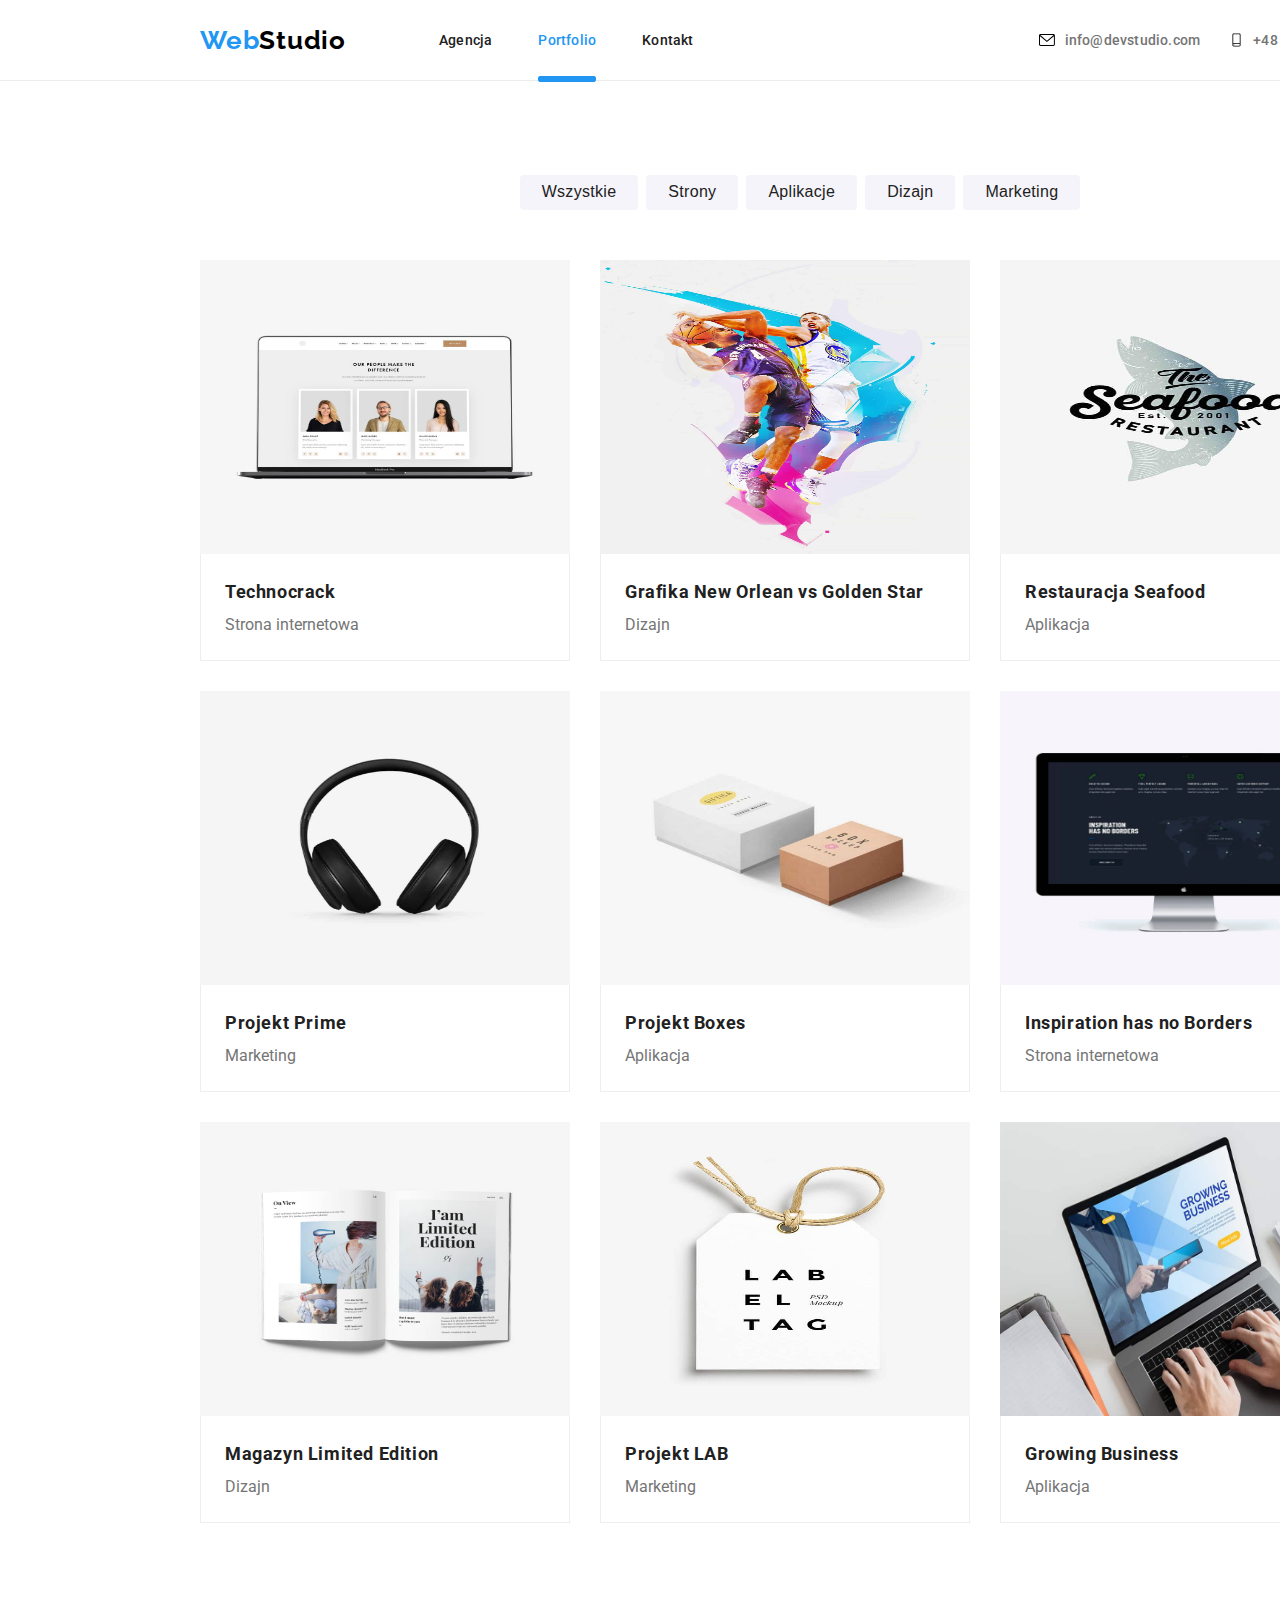
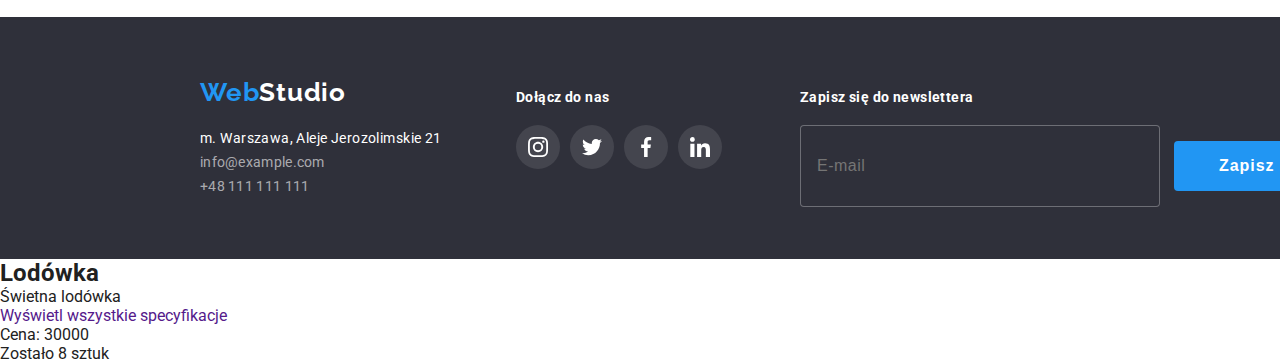
==== portfolio.html @ 26d39c0e "Add new repo" ====
<!DOCTYPE html>
<html lang="en">
  <head>
    <meta charset="UTF-8" />
    <meta http-equiv="X-UA-Compatible" content="IE=edge" />
    <meta name="viewport" content="width=device-width, initial-scale=1.0" />
    <link rel="preconnect" href="https://fonts.googleapis.com" />
    <link rel="preconnect" href="https://fonts.gstatic.com" crossorigin />
    <link
      href="https://fonts.googleapis.com/css2?family=Raleway:wght@700&family=Roboto:wght@400;500;700;900&display=swap"
      rel="stylesheet"
    />
    <link
      rel="stylesheet"
      href="https://cdnjs.cloudflare.com/ajax/libs/modern-normalize/1.1.0/modern-normalize.min.css"
      integrity="sha512-wpPYUAdjBVSE4KJnH1VR1HeZfpl1ub8YT/NKx4PuQ5NmX2tKuGu6U/JRp5y+Y8XG2tV+wKQpNHVUX03MfMFn9Q=="
      crossorigin="anonymous"
      referrerpolicy="no-referrer"
    />
    <link rel="stylesheet" href="css/style.css" />
    <title>Document</title>
  </head>
  <body>
    <header>
      <div class="container">
        <div class="header">
          <a class="link logo" href="/goit-markup-hw-06/"
            ><span class="logo-first">Web</span>
            <span class="logo-secondary">Studio</span></a
          >
          <nav class="navigation">
            <ul class="header1">
              <li class="agencja">
                <a class="link" href="/goit-markup-hw-06/index.html">Agencja</a>
              </li>
              <li class="portfolio">
                <div class="now">
                  <a class="link now-1" href="/goit-markup-hw-06/portfolio.html"
                    >Portfolio</a
                  >
                </div>
              </li>
              <li class="kontakt"><a class="link" href="#">Kontakt</a></li>
            </ul>
          </nav>
          <ul class="contact-nav header2">
            <li class="mail">
              <a class="link-addres icon-mail" href="mailto:info@devstudio.com"
                ><svg width="16px" height="12px">
                  <use href="images/icons.svg#icon-envelope-1"></use>
                </svg>
                info@devstudio.com</a
              >
            </li>
            <li>
              <a class="link-addres icon-mail" href="tel:+48111111111">
                <svg width="13px" height="16px">
                  <use href="images/icons.svg#icon-smartphone"></use>
                </svg>
                +48 111 111 111</a
              >
            </li>
          </ul>
        </div>
      </div>
    </header>
    <main>
      <section class="section">
        <div class="container">
          <ul class="buttons">
            <li class="all">
              <button class="button" type="button">Wszystkie</button>
            </li>
            <li class="all">
              <button class="button" type="button">Strony</button>
            </li>
            <li class="all">
              <button class="button" type="button">Aplikacje</button>
            </li>
            <li class="all">
              <button class="button" type="button">Dizajn</button>
            </li>
            <li><button class="button" type="button">Marketing</button></li>
          </ul>
          <ul class="product-list">
            <li>
              <div class="product-img">
                <div class="product-bgn">
                  <img
                    src="images/img-p1.jpg"
                    alt="Zdjęcie ekranu laptopa z trzema członkami zespołu"
                    width="370"
                    height="294"
                  />
                  <p class="product-description">
                    Technocrack jest popularną platformą wykorzystywaną do
                    rozpowszechniania koronawirusa. Firmy wykorzystują tę
                    platformę do celów szpiegowskich i ataków na
                    niezabezpieczone serwery konkurencji
                  </p>
                </div>
                <div class="project">
                  <h3 class="definition-project">Technocrack</h3>
                  <p class="description-project">Strona internetowa</p>
                </div>
              </div>
            </li>
            <li>
              <div class="product-img">
                <div class="product-bgn">
                  <img
                    src="images/img-p2.jpg"
                    alt="Dwóch koszykarzy podczas akcji jeden z new orleans drugi z golden stars"
                    width="370"
                    height="294"
                  />
                  <p class="product-description">
                    Technocrack jest popularną platformą wykorzystywaną do
                    rozpowszechniania koronawirusa. Firmy wykorzystują tę
                    platformę do celów szpiegowskich i ataków na
                    niezabezpieczone serwery konkurencji
                  </p>
                </div>
                <div class="project">
                  <h3 class="definition-project">
                    Grafika New Orlean vs Golden Star
                  </h3>
                  <p class="description-project">Dizajn</p>
                </div>
              </div>
            </li>
            <li>
              <div class="product-img">
                <div class="product-bgn">
                  <img
                    src="images/img-p3.jpg"
                    alt="Logo restauracji Seafood"
                    width="370"
                    height="294"
                  />
                  <p class="product-description">
                    Technocrack jest popularną platformą wykorzystywaną do
                    rozpowszechniania koronawirusa. Firmy wykorzystują tę
                    platformę do celów szpiegowskich i ataków na
                    niezabezpieczone serwery konkurencji
                  </p>
                </div>
                <div class="project">
                  <h3 class="definition-project">Restauracja Seafood</h3>
                  <p class="description-project">Aplikacja</p>
                </div>
              </div>
            </li>
            <li>
              <div class="product-img">
                <div class="product-bgn">
                  <img
                    src="images/img-p4.jpg"
                    alt="zdjęcie czarnych słuchawek nausznych"
                    width="370"
                    height="294"
                  />
                  <p class="product-description">
                    Technocrack jest popularną platformą wykorzystywaną do
                    rozpowszechniania koronawirusa. Firmy wykorzystują tę
                    platformę do celów szpiegowskich i ataków na
                    niezabezpieczone serwery konkurencji
                  </p>
                </div>
                <div class="project">
                  <h3 class="definition-project">Projekt Prime</h3>
                  <p class="description-project">Marketing</p>
                </div>
              </div>
            </li>
            <li>
              <div class="product-img">
                <div class="product-bgn">
                  <img
                    src="images/img-p5.jpg"
                    alt="Zdjęcie dwóch pudełek jedno większe drugie mniejsze "
                    width="370"
                    height="294"
                  />
                  <p class="product-description">
                    Technocrack jest popularną platformą wykorzystywaną do
                    rozpowszechniania koronawirusa. Firmy wykorzystują tę
                    platformę do celów szpiegowskich i ataków na
                    niezabezpieczone serwery konkurencji
                  </p>
                </div>
                <div class="project">
                  <h3 class="definition-project">Projekt Boxes</h3>
                  <p class="description-project">Aplikacja</p>
                </div>
              </div>
            </li>
            <li>
              <div class="product-img">
                <div class="product-bgn">
                  <img
                    src="images/img-p6.jpg"
                    alt="Zdjęcie monitora z mapą świata"
                    width="370"
                    height="294"
                  />
                  <p class="product-description">
                    Technocrack jest popularną platformą wykorzystywaną do
                    rozpowszechniania koronawirusa. Firmy wykorzystują tę
                    platformę do celów szpiegowskich i ataków na
                    niezabezpieczone serwery konkurencji
                  </p>
                </div>
                <div class="project">
                  <h3 class="definition-project">Inspiration has no Borders</h3>
                  <p class="description-project">Strona internetowa</p>
                </div>
              </div>
            </li>
            <li>
              <div class="product-img">
                <div class="product-bgn">
                  <img
                    src="images/img-p7.jpg"
                    alt="Strona magazynu Limited Edition"
                    width="370"
                    height="294"
                  />
                  <p class="product-description">
                    Technocrack jest popularną platformą wykorzystywaną do
                    rozpowszechniania koronawirusa. Firmy wykorzystują tę
                    platformę do celów szpiegowskich i ataków na
                    niezabezpieczone serwery konkurencji
                  </p>
                </div>
                <div class="project">
                  <h3 class="definition-project">Magazyn Limited Edition</h3>
                  <p class="description-project">Dizajn</p>
                </div>
              </div>
            </li>
            <li>
              <div class="product-img">
                <div class="product-bgn">
                  <img
                    src="images/img-p8.jpg"
                    alt="metka projektu Lab"
                    width="370"
                    height="294"
                  />
                  <p class="product-description">
                    Technocrack jest popularną platformą wykorzystywaną do
                    rozpowszechniania koronawirusa. Firmy wykorzystują tę
                    platformę do celów szpiegowskich i ataków na
                    niezabezpieczone serwery konkurencji
                  </p>
                </div>
                <div class="project">
                  <h3 class="definition-project">Projekt LAB</h3>
                  <p class="description-project">Marketing</p>
                </div>
              </div>
            </li>
            <li>
              <div class="product-img">
                <div class="product-bgn">
                  <img
                    src="images/img-p9.jpg"
                    alt="Osoba pisze na laptopie z napisem Growing Business"
                    width="370"
                    height="294"
                  />
                  <p class="product-description">
                    Technocrack jest popularną platformą wykorzystywaną do
                    rozpowszechniania koronawirusa. Firmy wykorzystują tę
                    platformę do celów szpiegowskich i ataków na
                    niezabezpieczone serwery konkurencji
                  </p>
                </div>
                <div class="project">
                  <h3 class="definition-project">Growing Business</h3>
                  <p class="description-project">Aplikacja</p>
                </div>
              </div>
            </li>
          </ul>
        </div>
      </section>
    </main>
    <footer>
      <div class="container footer">
        <div class="footer-addres">
          <a class="link logo logo-footer" href="/goit-markup-hw-06/index.html"
            ><span class="logo-first">Web</span>
            <span class="logo-three">Studio</span></a
          >
          <address class="address">
            <ul>
              <li class="adress">
                <a
                  class="link-maps-footer"
                  href="https://goo.gl/maps/fLmyk69SCmsMV5tU6"
                  target="_blank"
                  >m. Warszawa, Aleje Jerozolimskie 21</a
                >
              </li>
              <li class="adress">
                <a class="link-addres-footer" href="mailto:info@example.com"
                  >info@example.com</a
                >
              </li>
              <li class="adress">
                <a class="link-addres-footer tel" href="tel:+48111111111"
                  >+48 111 111 111</a
                >
              </li>
            </ul>
          </address>
        </div>
        <div class="come-to-us-footer">
          <h3 class="come-to-us-head">Dołącz do nas</h3>
          <ul class="icons-list-footer">
            <li>
              <a href="" class="social-icon-footer">
                <svg width="20px" height="20px">
                  <use href="images/icons.svg#icon-instagram-2"></use>
                </svg>
              </a>
            </li>
            <li>
              <a href="" class="social-icon-footer">
                <svg width="20px" height="20px">
                  <use href="images/icons.svg#icon-twitter-1"></use>
                </svg>
              </a>
            </li>
            <li>
              <a href="" class="social-icon-footer">
                <svg width="20px" height="20px">
                  <use href="images/icons.svg#icon-facebook-1"></use>
                </svg>
              </a>
            </li>
            <li>
              <a href="" class="social-icon-footer">
                <svg width="20px" height="20px">
                  <use href="images/icons.svg#icon-linkedin-1"></use>
                </svg>
              </a>
            </li>
          </ul>
        </div>
        <div class="a">
          <form>
            <div class="newsletter-head">Zapisz się do newslettera</div>
            <label class="newsletter">
              <input
                class="input-footer"
                type="email"
                name="email"
                placeholder="E-mail"
              />
            </label>
            <svg class="button-icon" width="24px" height="24px">
              <use href="images/icons.svg#icon-icon-send"></use>
            </svg>
            <button class="newsletter-button" type="submit">Zapisz się</button>
          </form>
        </div>
      </div>
    </footer>
    <article class="product">
      <div class="product__overlay">
        <img class="product__image" src="" />
      </div>

      <div class="product__content">
        <h2 class="product__name">Lodówka</h2>
        <p class="product__description">Świetna lodówka</p>
        <a class="product__link" href="">Wyświetl wszystkie specyfikacje</a>

        <div class="product__meta">
          <p class="product__price">Cena: 30000</p>
          <p class="product__quantity">Zostało 8 sztuk</p>
        </div>
      </div>
    </article>
  </body>
</html>
---- css/style.css ----
:root {
  --brand-color: #212121;
  --active-color: #2196f3;
  --description-color: #757575;
}

body {
  font-family: "Roboto", "sans-serif";
  color: var(--brand-color);
  width: 1600px;
  margin: 0 auto;
}
* {
  padding: 0;
  margin: 0;
}
.container {
  margin: 0 auto;
  max-width: 1200px;
  width: 100%;
  padding: 0 15px;
}
.link {
  color: var(--brand-color);
  border: none;
  line-height: 1.17;
  display: flex;
}
.button {
  color: var(--brand-color);
  border: none;
  background-color: #f5f4fa;
  cursor: pointer;
  font-weight: 500;
  line-height: 1.39;
  letter-spacing: 0.3px;
  font-size: 16px;
  padding: 6px 22px 6px 22px;
  border-bottom-left-radius: 4px;
  border-bottom-right-radius: 4px;
  border-top-left-radius: 4px;
  border-top-right-radius: 4px;
}
.link-addres {
  display: flex;
  align-items: center;
  color: var(--description-color);
  line-height: 1.17;
}

.link-addres-footer {
  color: rgba(255, 255, 255, 0.6);
  font-size: 14px;
  line-height: 1.71;
  letter-spacing: 0.3px;
}
.link-maps-footer {
  color: #ffffff;
  font-weight: 400;
  font-size: 14px;
  line-height: 1.71;
  letter-spacing: 0.03em;
}
.button:hover,
.button:focus {
  background-color: var(--active-color);
  color: #ffffff;
  border: none;
  box-shadow: 0px 2px 2px rgba(0, 0, 0, 0.12), 0px 1px 2px rgba(0, 0, 0, 0.08),
    0px 3px 1px rgba(0, 0, 0, 0.1);
  transition-duration: 250ms;
  transition-timing-function: cubic-bezier(0.4, 0, 0.2, 1);
}

.link:hover,
.link:focus,
.link-addres:hover,
.link-addres:focus,
.link-addres-footer:hover,
.link-addres-footer:focus,
.link-maps-footer:hover,
.link-maps-footer:focus {
  color: var(--active-color);
  transition-duration: 250ms;
  transition-timing-function: cubic-bezier(0.4, 0, 0.2, 1);
}
.now::after {
  content: "";
  position: absolute;
  width: 56px;
  height: 4px;
  border: 1px solid rgba(33, 150, 243, 1);
  border-radius: 2px;
  background-color: var(--active-color);
  margin-top: 28px;
}
.now-1 {
  color: var(--active-color);
}
a {
  text-decoration: none;
}
ul {
  list-style: none;
}
.logo-first {
  color: var(--active-color);
  line-height: 1.17;
}
.logo-secondary {
  color: #000000;
  line-height: 1.17;
}
.logo-three {
  color: #ffffff;
  line-height: 1.17;
}
.logo {
  display: flex;
  font-family: "Raleway";
  font-weight: 700;
  font-size: 26px;
  letter-spacing: 0.03em;
  line-height: 1.17;
}
.description {
  color: var(--description-color);
  font-size: 14px;
  line-height: 1.71;
  letter-spacing: 0.3px;
  padding-bottom: 0;
}
.navigation {
  font-weight: 500;
  font-size: 14px;
  color: var(--brand-color);
  letter-spacing: 0.2px;
  line-height: 1.74;
}
.contact-nav {
  font-weight: 500;
  font-size: 14px;
  letter-spacing: 0.2px;
  line-height: 1.17;
}
.title {
  font-weight: 900;
  font-size: 44px;
  line-height: 1.37;
  letter-spacing: 0.06em;
  text-align: center;
  color: #ffffff;
  width: 696px;
  margin-bottom: 30px;
}
.button-order {
  font-weight: 700;
  font-size: 16px;
  letter-spacing: 0.6px;
  cursor: pointer;
  color: #ffffff;
  line-height: 1.875;
  background-color: var(--active-color);
  padding: 10px 41px 10px 42px;
  border: none;
  border-radius: 4px;
  box-shadow: 0px 4px 4px rgba(0, 0, 0, 0.15);
}

.title-background {
  background: linear-gradient(
      to top,
      rgba(47, 48, 58, 0.4),
      rgba(47, 48, 58, 0.4)
    ),
    url(/goit-markup-hw-05/images/img-background.jpeg);

  display: flex;
  flex-flow: column;
  align-items: center;
  padding: 200px 0;
}

.definition {
  font-weight: 700;
  font-size: 14px;
  letter-spacing: 0.3px;
  line-height: 1.17;
  margin-bottom: 10px;
}
.what-we-do,
.our-team,
.our-clients {
  font-weight: 700;
  font-size: 36px;
  text-align: center;
  letter-spacing: 0.3px;
  line-height: 1.17;
  padding-bottom: 50px;
}
.team {
  background-color: #f5f4fa;
}
.member-of-team {
  font-weight: 500;
  color: var(--brand-color);
  letter-spacing: 0.3px;
  line-height: 1.19;
  text-align: center;
  padding: 30px 0 10px;
}
.description-team {
  color: var(--description-color);
  letter-spacing: 0.3px;
  line-height: 1.17;
  text-align: center;
}
footer {
  background-color: #2f303a;
}
address {
  font-style: normal;
}
.definition-project {
  font-weight: 700;
  font-size: 18px;
  line-height: 2;
  letter-spacing: 0.6px;
}
.description-project {
  color: var(--description-color);
  line-height: 1.875;
}
.project {
  padding: 20px 24px;
  border-left: 1px solid #eeeeee;
  border-bottom: 1px solid #eeeeee;
  border-right: 1px solid #eeeeee;
}

.header {
  display: flex;
  align-items: center;
  max-width: 1200px;
  padding: 25px 0;
}
header {
  border-bottom: 1px solid #ececec;
}
.header1 {
  display: flex;
}

.header2 {
  display: flex;
}

.agencja {
  padding: 0px 46px 0px 93px;
  position: relative;
}
.portfolio {
  padding: 0px 46px 0px 0px;
}
.kontakt {
  padding-right: 345px;
}
.mail {
  padding-right: 30px;
  display: flex;
  line-height: 1.17;
  color: var(--description-color);
}

.section {
  padding: 94px;
}
.description-list-element {
  flex-basis: calc((100% - 3 * 30px) / 4);
}
.description-list {
  display: flex;
  column-gap: 30px;
}
.what-we-doing {
  padding: 0 15px;
  display: flex;
  gap: 30px;
}
.what-we-doing-img {
  position: relative;
  overflow: hidden;
  flex-basis: calc((100% - 2 * 30px) / 3);
}
.what-we-doing-img > .what-we-do-description {
  position: absolute;
}
.what-we-do-description {
  font-weight: 700;
  font-size: 14px;
  line-height: 1.17;
  letter-spacing: 0.03em;
  display: flex;
  align-items: center;
  justify-content: center;
  color: #ffffff;
  background-color: rgba(47, 48, 58, 0.8);
  height: 70px;
  width: 370px;
  bottom: 0;
}

.our-team-list {
  display: flex;
  padding: 0px 15px;
  gap: 30px;
}

.team-img {
  background-color: #ffffff;
  box-shadow: 0px 1px 2px rgba(0, 0, 0, 0.2), 0px 1px 1px rgba(0, 0, 0, 0.14),
    0px 3px 1px rgba(0, 0, 0, 0.12);
  border-bottom-right-radius: 4px;
  border-bottom-left-radius: 4px;
}
.logo-footer {
  padding: 60px 171px 20px 0px;
}
.buttons {
  display: flex;
  padding: 0 8px 50px;
  justify-content: center;
}
.all {
  padding-right: 8px;
}
.product-list {
  display: flex;
  flex-wrap: wrap;
  gap: 30px;
}
.product-img {
  flex-basis: calc((100% - 2 * 30px) / 3);
}
.product-img:hover {
  cursor: pointer;
  box-shadow: 1px 4px 6px 0px #00000016, 0px 0px 4px 0px #00000006,
    0px 1px 1px 0px #00000012;
  transition-duration: 250ms;
  transition-timing-function: cubic-bezier(0.4, 0, 0.2, 1);
}
.adress {
  display: flex;
  flex-direction: column;
}

img {
  display: block;
}
.address {
  padding: 0 0 60px 0px;
}
.fix {
  padding-bottom: 0;
}

.icon-mail > svg {
  display: flex;
  margin-right: 10px;
  line-height: 1.17;
}
.icon-mail:hover,
.icon-mail:focus {
  fill: var(--active-color);
  transition-duration: 250ms;
  transition-timing-function: cubic-bezier(0.4, 0, 0.2, 1);
}
.icon-lorem {
  display: flex;
  column-gap: 30px;
  padding-bottom: 30px;
}

.icon-lorem-background {
  width: 270px;
  height: 120px;
  background-color: #f5f4fa;
  padding: 25px 100px;
}
.icon-socials {
  display: flex;
  padding: 16px 32px 18px;
  justify-content: space-around;
}
.icon-socials-a {
  display: flex;
  padding: 12px;
  fill: #afb1b8;
  border: 0px;
  border-radius: 50%;
}
.icon-socials-a:focus,
.icon-socials-a:hover {
  background-color: var(--active-color);
  fill: #ffffff;
  cursor: pointer;
  transition-duration: 250ms;
  transition-timing-function: cubic-bezier(0.4, 0, 0.2, 1);
}
.our-clients-members {
  display: flex;
  align-items: center;
  column-gap: 30px;
}
.clients-icon {
  fill: #afb1b8;
  display: flex;
  padding: 16px 32px;
  border: 1px solid #afb1b8;
  border-radius: 4px;
}
.clients-icon-background {
  width: 170px;
}
.clients-icon:hover,
.clients-icon:focus {
  fill: var(--active-color);
  border-color: var(--active-color);
  cursor: pointer;
  transition-duration: 250ms;
  transition-timing-function: cubic-bezier(0.4, 0, 0.2, 1);
}
.come-to-us-head {
  max-width: 150px;
  font-size: 14px;
  font-weight: 700;
  letter-spacing: 0.03em;
  line-height: 1.17;
  color: #ffffff;
  margin: 72px 0px 20px 70px;
}
.come-to-us-footer {
  max-width: 276px;
}
.footer {
  display: flex;
}
.footer-addres {
  max-width: 246px;
}
.social-icon-footer {
  display: flex;
  padding: 12px;
  margin-right: 10px;
  fill: #ffffff;
  border-radius: 50%;
  background-color: rgba(255, 255, 255, 0.1);
}

.icons-list-footer {
  display: flex;
  justify-content: space-between;
  padding-left: 70px;
  margin-right: 863px;
}
.social-icon-footer:hover,
.social-icon-footer:focus {
  background-color: var(--active-color);
  fill: #ffffff;
  cursor: pointer;
  transition-duration: 250ms;
  transition-timing-function: cubic-bezier(0.4, 0, 0.2, 1);
}

.backdrop {
  transition: visibility 0.4s linear, opacity 0.4s linear;
  position: absolute;
  top: 0;
  left: 0;
  width: 100%;
  height: 100%;
  background: rgba(0, 0, 0, 0.2);
}
.is-hidden {
  visibility: hidden;
  opacity: 0;
  pointer-events: none;
}
.modal {
  padding: 0 40px 0 40px;
  transition: transform 0.3s linear;
  position: absolute;
  width: 528px;
  height: 581px;
  background: rgba(255, 255, 255, 1);
  border-radius: 4px;
  top: 50%;
  left: 50%;
  transform: translate(-50%, -50%) scale(1);
  box-shadow: 0px 2px 1px 0px rgba(0, 0, 0, 0.2),
    0px 1px 1px 0px rgba(0, 0, 0, 0.14), 0px 1px 3px 0px rgba(0, 0, 0, 0.12);
}
.modal-close {
  display: flex;
  cursor: pointer;
  align-items: center;
  justify-content: center;
  width: 30px;
  height: 30px;
  margin: 8px 8px 0 450px;
  border: 1px solid rgba(0, 0, 0, 0.2);
  border-radius: 50%;
  background-color: rgba(255, 255, 255, 1);
}
.modal-close:hover,
.modal-close:focus {
  fill: var(--active-color);
  border-color: var(--active-color);
  transition-duration: 250ms;
  transition-timing-function: cubic-bezier(0.4, 0, 0.2, 1);
}

.is-hidden .modal {
  transform: translate(-50%, -50%) scale(0);
}
.product-bgn {
  position: relative;
  overflow: hidden;
}
.product-description {
  font-size: 18px;
  letter-spacing: 0.03em;
  line-height: 1.56;
  padding: 49px 45px 49px 24px;
  margin: 0;
  left: 0;
  right: 0;
  top: 0;
  bottom: 0;
  color: rgba(255, 255, 255, 1);
  position: absolute;
  background: rgba(33, 150, 243, 0.9);
  transform: translateY(100%);
}
.product-img:hover .product-description {
  transform: translateY(0%);
  transition-duration: 250ms;
  transition-timing-function: cubic-bezier(0.4, 0, 0.2, 1);
}
.form-title {
  margin-top: 2px;
  font-weight: 700;
  text-align: center;
  font-size: 20px;
  line-height: 1.17;
  letter-spacing: 0.03em;
  color: rgba(33, 33, 33, 1);
}
label {
  display: flex;
  flex-direction: column;
}
.form-name-element {
  font-size: 12px;
  line-height: 1.17;
  letter-spacing: 0.01em;
  color: rgba(117, 117, 117, 1);
}

.form-area {
  margin-top: 12px;
}
.input {
  height: 40px;
  border: 1px solid rgba(33, 33, 33, 0.2);
  border-radius: 4px;
  margin-top: 4px;
  margin-bottom: 10px;
  display: flex;
  padding-left: 40px;
  outline-style: none;
}

textarea {
  border: 1px solid rgba(33, 33, 33, 0.2);
  border-radius: 4px;
  margin-top: 4px;
  margin-bottom: 10px;
  display: flex;
  padding: 12px 16px;
  height: 120px;
  resize: none;
  outline-style: none;
}
.icon-user {
  position: absolute;
  width: 18px;
  top: 104px;
  left: 52px;
}
.icon-tel {
  position: absolute;
  width: 13px;
  top: 174px;
  left: 54px;
}
.icon-email {
  position: absolute;
  width: 15px;
  top: 243px;
  left: 54px;
}
.check {
  display: flex;
  width: 16px;
  height: 15px;
  position: absolute;
  margin-left: 55px;
  top: 442px;
  appearance: none;
}

.private-policy-link {
  text-decoration: underline;
  color: rgba(33, 150, 243, 1);
  height: 24px;
}
.button-modal {
  margin-left: 124px;
  height: 50px;
  width: 200px;
  color: rgba(255, 255, 255, 1);
  font-size: 16px;
  font-weight: 700;
  line-height: 1.88;
  letter-spacing: 0.06em;
  border-radius: 4px;
  border: none;
  background-color: rgba(33, 150, 243, 1);
  box-shadow: 0px 4px 4px rgba(0, 0, 0, 0.15);
  cursor: pointer;
}
.private-policy {
  display: flex;
  font-size: 14px;
  line-height: 1.71;
  letter-spacing: 0.03em;
  color: rgba(117, 117, 117, 1);
  padding: 10px 14px 30px 39px;
}
.no-checked {
  position: absolute;
  top: 442px;
  left: 55px;
}
.checked {
  position: absolute;
  display: none;
  top: 442px;
  left: 55px;
  fill: rgba(255, 255, 255, 1);
  background-color: var(--active-color);
  border-radius: 2px;
}
.check:checked + .checked {
  display: initial;
}
.input:is(:hover, :focus-within),
textarea:is(:hover, :focus-within) {
  border-color: rgba(33, 150, 243, 1);
  transition-duration: 250ms;
  transition-timing-function: cubic-bezier(0.4, 0, 0.2, 1);
}
.input:is(:hover, :focus-within) + svg {
  fill: rgba(33, 150, 243, 1);
  transition-duration: 250ms;
  transition-timing-function: cubic-bezier(0.4, 0, 0.2, 1);
}
.newsletter {
  display: flex;
  display: inline;
}
.newsletter-head {
  color: rgba(255, 255, 255, 1);
  font-weight: 700;
  font-size: 14px;
  line-height: 1.17;
  letter-spacing: 0.03em;
  padding: 72px 0 0 78px;
}
.input-footer {
  display: flex;
  display: inline;
  width: 342px;
  height: 50px;
  margin-top: 20px;
  outline-style: none;
  background-color: #2f303a;
  border: 1px solid rgba(255, 255, 255, 0.3);
  border-radius: 4px;
  color: rgba(255, 255, 255, 0.6);
  padding: 15px 0 15px 16px;
  font-size: 16px;
  line-height: 1.25;
  letter-spacing: 0.03em;
  margin-left: 78px;
}
.newsletter-button {
  display: flex;
  display: inline;
  margin-left: 10px;
  width: 200px;
  height: 50px;
  background-color: rgba(33, 150, 243, 1);
  color: rgba(255, 255, 255, 1);
  font-weight: 700;
  font-size: 16px;
  line-height: 1.86;
  letter-spacing: 0.06em;
  border-radius: 4px;
  border: none;
  padding-right: 24px;
  cursor: pointer;
}
.button-icon {
  position: absolute;
  fill: rgba(255, 255, 255, 1);
  top: 122px;
  left: 590px;
}
.a {
  position: relative;
}
.input-footer:is(:hover, :focus-within) {
  border-color: rgba(33, 150, 243, 1);
  transition-duration: 250ms;
  transition-timing-function: cubic-bezier(0.4, 0, 0.2, 1);
}
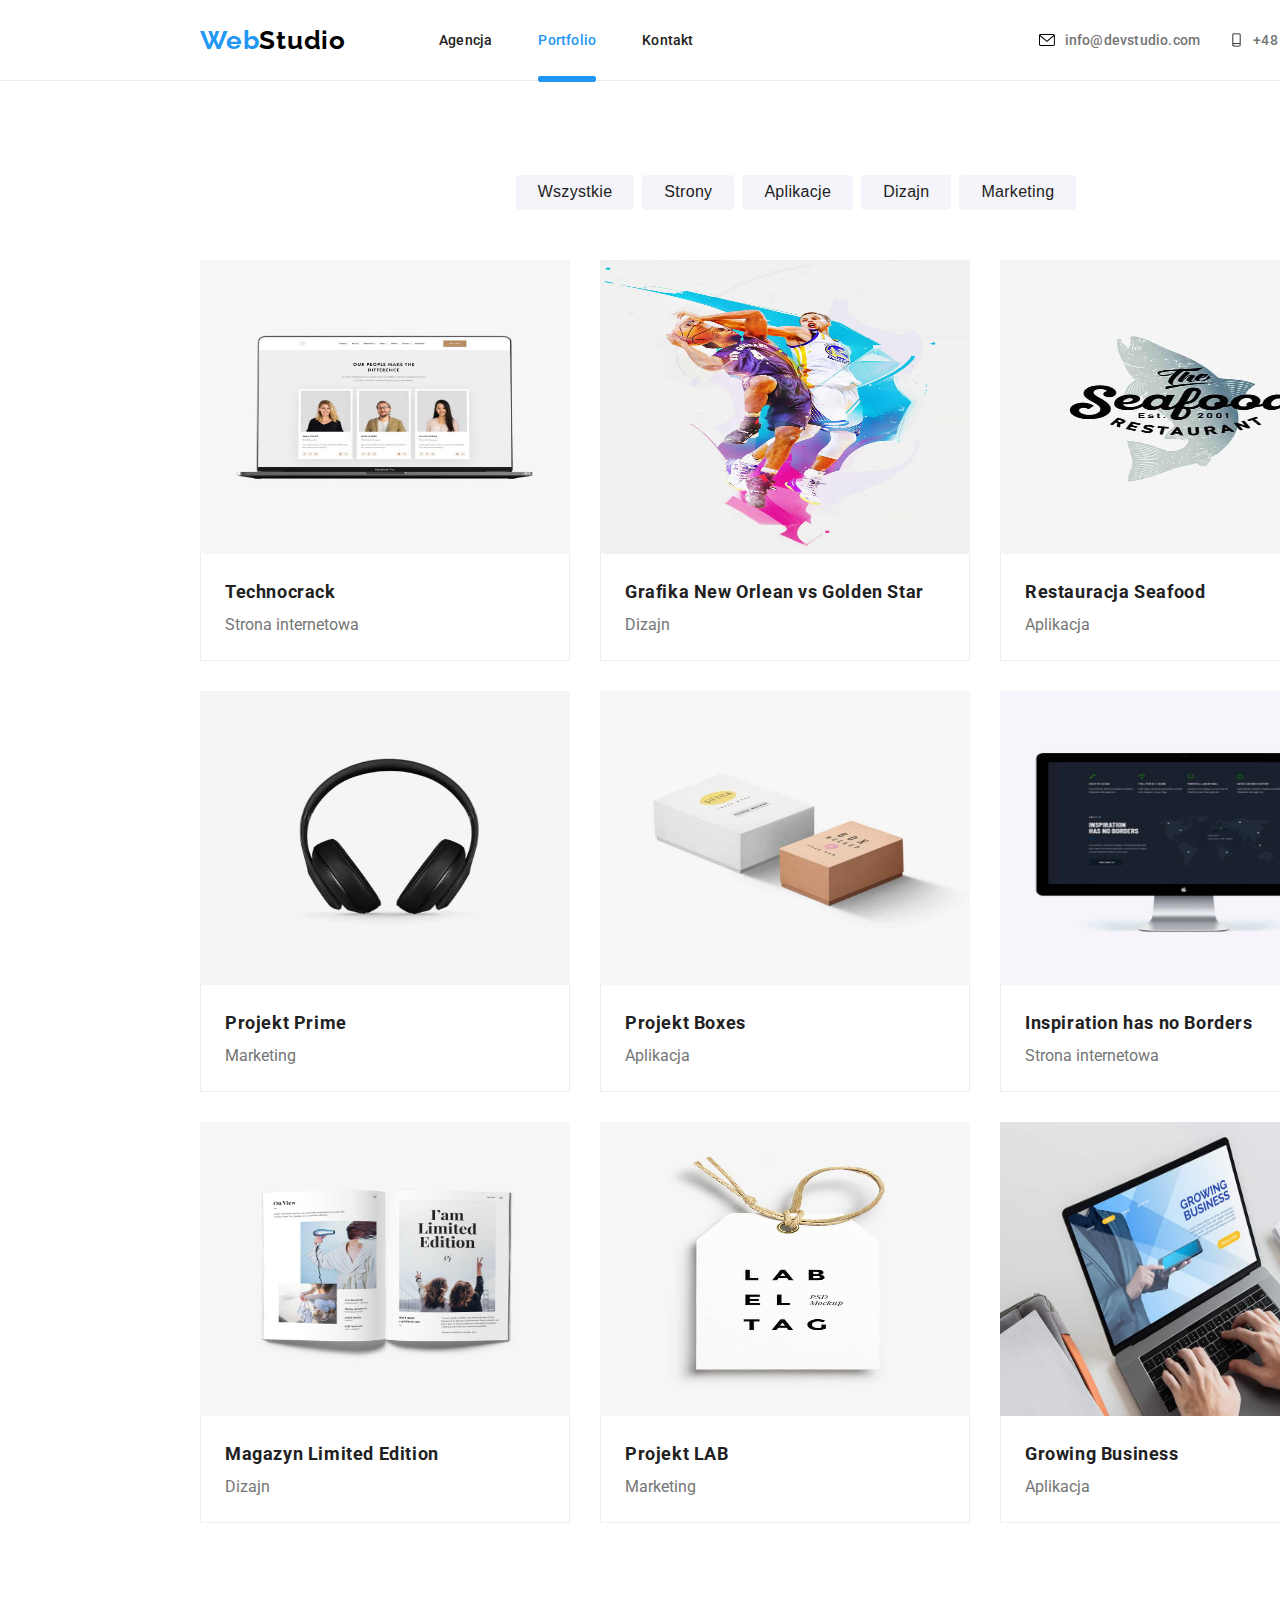
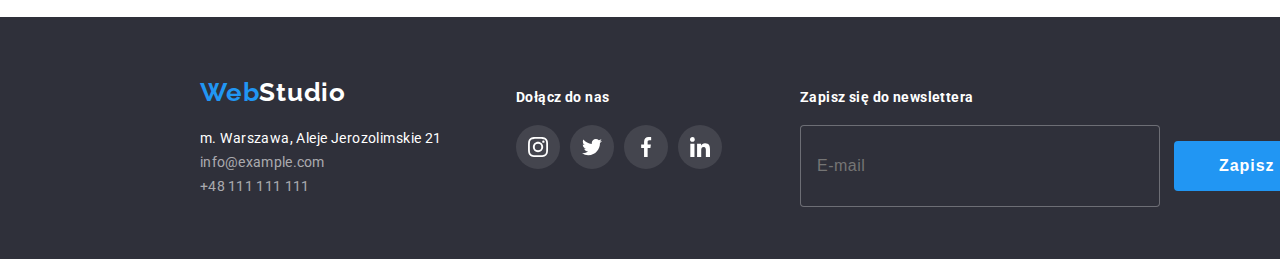
==== commit 831678bf: "Add hw-07" ====
--- a/portfolio.html
+++ b/portfolio.html
@@ -17,35 +17,36 @@
       crossorigin="anonymous"
       referrerpolicy="no-referrer"
     />
-    <link rel="stylesheet" href="css/style.css" />
+    <link rel="stylesheet" href="css/main.min.css" />
     <title>Document</title>
   </head>
   <body>
-    <header>
+     <header>
       <div class="container">
         <div class="header">
-          <a class="link logo" href="/goit-markup-hw-06/"
-            ><span class="logo-first">Web</span>
-            <span class="logo-secondary">Studio</span></a
+          <a class="link logo" href="/goit-markup-hw-07/"
+            ><span class="logo--first">Web</span>
+            <span class="logo--dark">Studio</span></a
           >
           <nav class="navigation">
             <ul class="header1">
-              <li class="agencja">
-                <a class="link" href="/goit-markup-hw-06/index.html">Agencja</a>
-              </li>
-              <li class="portfolio">
-                <div class="now">
-                  <a class="link now-1" href="/goit-markup-hw-06/portfolio.html"
-                    >Portfolio</a
+              <li class="navigation__agency">
+                  <a class="link" href="/goit-markup-hw-07/index.html"
+                    >Agencja</a
                   >
-                </div>
-              </li>
-              <li class="kontakt"><a class="link" href="#">Kontakt</a></li>
+              </li>
+              <li class="navigation__portfolio">
+                   <div class="navigation__agency--now">
+                <a class="link now-1" href="/goit-markup-hw-07/portfolio.html"
+                  >Portfolio</a
+                ></div>
+              </li>
+              <li class="navigation__kontakt"><a class="link" href="#">Kontakt</a></li>
             </ul>
           </nav>
-          <ul class="contact-nav header2">
-            <li class="mail">
-              <a class="link-addres icon-mail" href="mailto:info@devstudio.com"
+          <ul class="contact-nav header1">
+            <li class="contact-nav__mail">
+              <a class="contact-nav__addres icon-mail" href="mailto:info@devstudio.com"
                 ><svg width="16px" height="12px">
                   <use href="images/icons.svg#icon-envelope-1"></use>
                 </svg>
@@ -53,7 +54,7 @@
               >
             </li>
             <li>
-              <a class="link-addres icon-mail" href="tel:+48111111111">
+              <a class="contact-nav__addres icon-mail" href="tel:+48111111111">
                 <svg width="13px" height="16px">
                   <use href="images/icons.svg#icon-smartphone"></use>
                 </svg>
@@ -68,16 +69,16 @@
       <section class="section">
         <div class="container">
           <ul class="buttons">
-            <li class="all">
+            <li>
               <button class="button" type="button">Wszystkie</button>
             </li>
-            <li class="all">
+            <li>
               <button class="button" type="button">Strony</button>
             </li>
-            <li class="all">
+            <li>
               <button class="button" type="button">Aplikacje</button>
             </li>
-            <li class="all">
+            <li>
               <button class="button" type="button">Dizajn</button>
             </li>
             <li><button class="button" type="button">Marketing</button></li>
@@ -92,16 +93,16 @@
                     width="370"
                     height="294"
                   />
-                  <p class="product-description">
-                    Technocrack jest popularną platformą wykorzystywaną do
-                    rozpowszechniania koronawirusa. Firmy wykorzystują tę
-                    platformę do celów szpiegowskich i ataków na
-                    niezabezpieczone serwery konkurencji
-                  </p>
-                </div>
-                <div class="project">
-                  <h3 class="definition-project">Technocrack</h3>
-                  <p class="description-project">Strona internetowa</p>
+                  <p class="product-bgn__description">
+                    Technocrack jest popularną platformą wykorzystywaną do
+                    rozpowszechniania koronawirusa. Firmy wykorzystują tę
+                    platformę do celów szpiegowskich i ataków na
+                    niezabezpieczone serwery konkurencji
+                  </p>
+                </div>
+                <div class="project">
+                  <h3 class="project__definition">Technocrack</h3>
+                  <p class="project__description">Strona internetowa</p>
                 </div>
               </div>
             </li>
@@ -114,18 +115,18 @@
                     width="370"
                     height="294"
                   />
-                  <p class="product-description">
-                    Technocrack jest popularną platformą wykorzystywaną do
-                    rozpowszechniania koronawirusa. Firmy wykorzystują tę
-                    platformę do celów szpiegowskich i ataków na
-                    niezabezpieczone serwery konkurencji
-                  </p>
-                </div>
-                <div class="project">
-                  <h3 class="definition-project">
+                  <p class="product-bgn__description">
+                    Technocrack jest popularną platformą wykorzystywaną do
+                    rozpowszechniania koronawirusa. Firmy wykorzystują tę
+                    platformę do celów szpiegowskich i ataków na
+                    niezabezpieczone serwery konkurencji
+                  </p>
+                </div>
+                <div class="project">
+                  <h3 class="project__definition">
                     Grafika New Orlean vs Golden Star
                   </h3>
-                  <p class="description-project">Dizajn</p>
+                  <p class="project__description">Dizajn</p>
                 </div>
               </div>
             </li>
@@ -138,16 +139,16 @@
                     width="370"
                     height="294"
                   />
-                  <p class="product-description">
-                    Technocrack jest popularną platformą wykorzystywaną do
-                    rozpowszechniania koronawirusa. Firmy wykorzystują tę
-                    platformę do celów szpiegowskich i ataków na
-                    niezabezpieczone serwery konkurencji
-                  </p>
-                </div>
-                <div class="project">
-                  <h3 class="definition-project">Restauracja Seafood</h3>
-                  <p class="description-project">Aplikacja</p>
+                  <p class="product-bgn__description">
+                    Technocrack jest popularną platformą wykorzystywaną do
+                    rozpowszechniania koronawirusa. Firmy wykorzystują tę
+                    platformę do celów szpiegowskich i ataków na
+                    niezabezpieczone serwery konkurencji
+                  </p>
+                </div>
+                <div class="project">
+                  <h3 class="project__definition">Restauracja Seafood</h3>
+                  <p class="project__description">Aplikacja</p>
                 </div>
               </div>
             </li>
@@ -160,16 +161,16 @@
                     width="370"
                     height="294"
                   />
-                  <p class="product-description">
-                    Technocrack jest popularną platformą wykorzystywaną do
-                    rozpowszechniania koronawirusa. Firmy wykorzystują tę
-                    platformę do celów szpiegowskich i ataków na
-                    niezabezpieczone serwery konkurencji
-                  </p>
-                </div>
-                <div class="project">
-                  <h3 class="definition-project">Projekt Prime</h3>
-                  <p class="description-project">Marketing</p>
+                  <p class="product-bgn__description">
+                    Technocrack jest popularną platformą wykorzystywaną do
+                    rozpowszechniania koronawirusa. Firmy wykorzystują tę
+                    platformę do celów szpiegowskich i ataków na
+                    niezabezpieczone serwery konkurencji
+                  </p>
+                </div>
+                <div class="project">
+                  <h3 class="project__definition">Projekt Prime</h3>
+                  <p class="project__description">Marketing</p>
                 </div>
               </div>
             </li>
@@ -182,16 +183,16 @@
                     width="370"
                     height="294"
                   />
-                  <p class="product-description">
-                    Technocrack jest popularną platformą wykorzystywaną do
-                    rozpowszechniania koronawirusa. Firmy wykorzystują tę
-                    platformę do celów szpiegowskich i ataków na
-                    niezabezpieczone serwery konkurencji
-                  </p>
-                </div>
-                <div class="project">
-                  <h3 class="definition-project">Projekt Boxes</h3>
-                  <p class="description-project">Aplikacja</p>
+                  <p class="product-bgn__description">
+                    Technocrack jest popularną platformą wykorzystywaną do
+                    rozpowszechniania koronawirusa. Firmy wykorzystują tę
+                    platformę do celów szpiegowskich i ataków na
+                    niezabezpieczone serwery konkurencji
+                  </p>
+                </div>
+                <div class="project">
+                  <h3 class="project__definition">Projekt Boxes</h3>
+                  <p class="project__description">Aplikacja</p>
                 </div>
               </div>
             </li>
@@ -204,16 +205,16 @@
                     width="370"
                     height="294"
                   />
-                  <p class="product-description">
-                    Technocrack jest popularną platformą wykorzystywaną do
-                    rozpowszechniania koronawirusa. Firmy wykorzystują tę
-                    platformę do celów szpiegowskich i ataków na
-                    niezabezpieczone serwery konkurencji
-                  </p>
-                </div>
-                <div class="project">
-                  <h3 class="definition-project">Inspiration has no Borders</h3>
-                  <p class="description-project">Strona internetowa</p>
+                  <p class="product-bgn__description">
+                    Technocrack jest popularną platformą wykorzystywaną do
+                    rozpowszechniania koronawirusa. Firmy wykorzystują tę
+                    platformę do celów szpiegowskich i ataków na
+                    niezabezpieczone serwery konkurencji
+                  </p>
+                </div>
+                <div class="project">
+                  <h3 class="project__definition">Inspiration has no Borders</h3>
+                  <p class="project__description">Strona internetowa</p>
                 </div>
               </div>
             </li>
@@ -226,16 +227,16 @@
                     width="370"
                     height="294"
                   />
-                  <p class="product-description">
-                    Technocrack jest popularną platformą wykorzystywaną do
-                    rozpowszechniania koronawirusa. Firmy wykorzystują tę
-                    platformę do celów szpiegowskich i ataków na
-                    niezabezpieczone serwery konkurencji
-                  </p>
-                </div>
-                <div class="project">
-                  <h3 class="definition-project">Magazyn Limited Edition</h3>
-                  <p class="description-project">Dizajn</p>
+                  <p class="product-bgn__description">
+                    Technocrack jest popularną platformą wykorzystywaną do
+                    rozpowszechniania koronawirusa. Firmy wykorzystują tę
+                    platformę do celów szpiegowskich i ataków na
+                    niezabezpieczone serwery konkurencji
+                  </p>
+                </div>
+                <div class="project">
+                  <h3 class="project__definition">Magazyn Limited Edition</h3>
+                  <p class="project__description">Dizajn</p>
                 </div>
               </div>
             </li>
@@ -248,16 +249,16 @@
                     width="370"
                     height="294"
                   />
-                  <p class="product-description">
-                    Technocrack jest popularną platformą wykorzystywaną do
-                    rozpowszechniania koronawirusa. Firmy wykorzystują tę
-                    platformę do celów szpiegowskich i ataków na
-                    niezabezpieczone serwery konkurencji
-                  </p>
-                </div>
-                <div class="project">
-                  <h3 class="definition-project">Projekt LAB</h3>
-                  <p class="description-project">Marketing</p>
+                  <p class="product-bgn__description">
+                    Technocrack jest popularną platformą wykorzystywaną do
+                    rozpowszechniania koronawirusa. Firmy wykorzystują tę
+                    platformę do celów szpiegowskich i ataków na
+                    niezabezpieczone serwery konkurencji
+                  </p>
+                </div>
+                <div class="project">
+                  <h3 class="project__definition">Projekt LAB</h3>
+                  <p class="project__description">Marketing</p>
                 </div>
               </div>
             </li>
@@ -270,16 +271,16 @@
                     width="370"
                     height="294"
                   />
-                  <p class="product-description">
-                    Technocrack jest popularną platformą wykorzystywaną do
-                    rozpowszechniania koronawirusa. Firmy wykorzystują tę
-                    platformę do celów szpiegowskich i ataków na
-                    niezabezpieczone serwery konkurencji
-                  </p>
-                </div>
-                <div class="project">
-                  <h3 class="definition-project">Growing Business</h3>
-                  <p class="description-project">Aplikacja</p>
+                  <p class="product-bgn__description">
+                    Technocrack jest popularną platformą wykorzystywaną do
+                    rozpowszechniania koronawirusa. Firmy wykorzystują tę
+                    platformę do celów szpiegowskich i ataków na
+                    niezabezpieczone serwery konkurencji
+                  </p>
+                </div>
+                <div class="project">
+                  <h3 class="project__definition">Growing Business</h3>
+                  <p class="project__description">Aplikacja</p>
                 </div>
               </div>
             </li>
@@ -290,59 +291,59 @@
     <footer>
       <div class="container footer">
         <div class="footer-addres">
-          <a class="link logo logo-footer" href="/goit-markup-hw-06/index.html"
-            ><span class="logo-first">Web</span>
-            <span class="logo-three">Studio</span></a
+          <a class="link logo logo--footer" href="/goit-markup-hw-07/index.html"
+            ><span class="logo--first">Web</span>
+            <span class="logo--white">Studio</span></a
           >
           <address class="address">
             <ul>
               <li class="adress">
                 <a
-                  class="link-maps-footer"
+                  class="adress__maps"
                   href="https://goo.gl/maps/fLmyk69SCmsMV5tU6"
                   target="_blank"
                   >m. Warszawa, Aleje Jerozolimskie 21</a
                 >
               </li>
               <li class="adress">
-                <a class="link-addres-footer" href="mailto:info@example.com"
+                <a class="adress__mail href="mailto:info@example.com"
                   >info@example.com</a
                 >
               </li>
               <li class="adress">
-                <a class="link-addres-footer tel" href="tel:+48111111111"
+                <a class= "adress__mail" href="tel:+48111111111"
                   >+48 111 111 111</a
                 >
               </li>
             </ul>
           </address>
         </div>
-        <div class="come-to-us-footer">
-          <h3 class="come-to-us-head">Dołącz do nas</h3>
-          <ul class="icons-list-footer">
-            <li>
-              <a href="" class="social-icon-footer">
+        <div class="come-to-us">
+          <h3 class="come-to-us-title">Dołącz do nas</h3>
+          <ul class="come-to-us-title__icons">
+            <li>
+              <a href="" class="come-to-us-title__element">
                 <svg width="20px" height="20px">
                   <use href="images/icons.svg#icon-instagram-2"></use>
                 </svg>
               </a>
             </li>
             <li>
-              <a href="" class="social-icon-footer">
+              <a href="" class="come-to-us-title__element">
                 <svg width="20px" height="20px">
                   <use href="images/icons.svg#icon-twitter-1"></use>
                 </svg>
               </a>
             </li>
             <li>
-              <a href="" class="social-icon-footer">
+              <a href="" class="come-to-us-title__element">
                 <svg width="20px" height="20px">
                   <use href="images/icons.svg#icon-facebook-1"></use>
                 </svg>
               </a>
             </li>
             <li>
-              <a href="" class="social-icon-footer">
+              <a href="" class="come-to-us-title__element">
                 <svg width="20px" height="20px">
                   <use href="images/icons.svg#icon-linkedin-1"></use>
                 </svg>
@@ -350,10 +351,10 @@
             </li>
           </ul>
         </div>
-        <div class="a">
+        <div class="newsletter-area">
           <form>
-            <div class="newsletter-head">Zapisz się do newslettera</div>
-            <label class="newsletter">
+            <div class="newsletter">Zapisz się do newslettera</div>
+            <label class="newsletter__label">
               <input
                 class="input-footer"
                 type="email"
@@ -361,29 +362,13 @@
                 placeholder="E-mail"
               />
             </label>
-            <svg class="button-icon" width="24px" height="24px">
+            <svg class="newsletter__button-icon" width="24px" height="24px">
               <use href="images/icons.svg#icon-icon-send"></use>
             </svg>
-            <button class="newsletter-button" type="submit">Zapisz się</button>
+            <button class="newsletter__button" type="submit">Zapisz się</button>
           </form>
         </div>
       </div>
     </footer>
-    <article class="product">
-      <div class="product__overlay">
-        <img class="product__image" src="" />
-      </div>
-
-      <div class="product__content">
-        <h2 class="product__name">Lodówka</h2>
-        <p class="product__description">Świetna lodówka</p>
-        <a class="product__link" href="">Wyświetl wszystkie specyfikacje</a>
-
-        <div class="product__meta">
-          <p class="product__price">Cena: 30000</p>
-          <p class="product__quantity">Zostało 8 sztuk</p>
-        </div>
-      </div>
-    </article>
   </body>
 </html>
--- a/css/main.min.css
+++ b/css/main.min.css
@@ -0,0 +1 @@
+body{font-family:"Roboto","sans-serif";color:#212121;width:1600px;margin:0 auto}*{padding:0;margin:0}ul{list-style:none}a{text-decoration:none}img{display:block}header{border-bottom:1px solid #ececec}footer{background-color:#2f303a}address{font-style:normal}label{display:-webkit-box;display:-ms-flexbox;display:flex;-webkit-box-orient:vertical;-webkit-box-direction:normal;-ms-flex-direction:column;flex-direction:column}textarea{border:1px solid rgba(33,33,33,.2);border-radius:4px;margin-top:4px;margin-bottom:10px;display:-webkit-box;display:-ms-flexbox;display:flex;padding:12px 16px;height:120px;resize:none;outline-style:none}.section{padding:94px}.container{margin:0 auto;max-width:1200px;width:100%;padding:0 15px}.container__title{font-weight:700;font-size:36px;text-align:center;letter-spacing:.3px;line-height:1.17;padding-bottom:50px}.footer{display:-webkit-box;display:-ms-flexbox;display:flex}.link{color:#212121;border:none;line-height:1.17;display:-webkit-box;display:-ms-flexbox;display:flex}.link:hover,.link:focus{color:#2196f3;-webkit-transition-duration:250ms;transition-duration:250ms;-webkit-transition-timing-function:cubic-bezier(0.4, 0, 0.2, 1);transition-timing-function:cubic-bezier(0.4, 0, 0.2, 1)}.header{display:-webkit-box;display:-ms-flexbox;display:flex;-webkit-box-align:center;-ms-flex-align:center;align-items:center;max-width:1200px;padding:25px 0}.header1{display:-webkit-box;display:-ms-flexbox;display:flex;-webkit-box-align:center;-ms-flex-align:center;align-items:center;max-width:1200px}.navigation{font-weight:500;font-size:14px;color:#212121;letter-spacing:.2px;line-height:1.74}.navigation__agency{padding:0px 46px 0px 93px;position:relative}.navigation__agency--now::after{content:"";position:absolute;width:56px;height:4px;border:1px solid #2196f3;border-radius:2px;background-color:#2196f3;margin-top:28px}.navigation__portfolio{padding:0px 46px 0px 0px}.navigation__portfolio--now::after{content:"";position:absolute;width:56px;height:4px;border:1px solid #2196f3;border-radius:2px;background-color:#2196f3;margin-top:28px}.navigation__kontakt{padding-right:345px}.now-1{color:#2196f3}.contact-nav{font-weight:500;font-size:14px;letter-spacing:.2px;line-height:1.17}.contact-nav__mail{padding-right:30px;display:-webkit-box;display:-ms-flexbox;display:flex;line-height:1.17;color:#757575}.contact-nav__addres{display:-webkit-box;display:-ms-flexbox;display:flex;-webkit-box-align:center;-ms-flex-align:center;align-items:center;color:#757575;line-height:1.17}.contact-nav__addres:hover,.contact-nav__addresfocus{color:#2196f3;-webkit-transition-duration:250ms;transition-duration:250ms;-webkit-transition-timing-function:cubic-bezier(0.4, 0, 0.2, 1);transition-timing-function:cubic-bezier(0.4, 0, 0.2, 1)}.icon-mail>svg{display:-webkit-box;display:-ms-flexbox;display:flex;margin-right:10px;line-height:1.17}.icon-mail:hover,.icon-mail:focus{fill:#2196f3;-webkit-transition-duration:250ms;transition-duration:250ms;-webkit-transition-timing-function:cubic-bezier(0.4, 0, 0.2, 1);transition-timing-function:cubic-bezier(0.4, 0, 0.2, 1)}.title{font-weight:900;font-size:44px;line-height:1.37;letter-spacing:.06em;text-align:center;color:#fff;width:696px;margin-bottom:30px}.title-background{background:-webkit-gradient(linear, left bottom, left top, from(rgba(47, 48, 58, 0.4)), to(rgba(47, 48, 58, 0.4))),url(/goit-markup-hw-05/images/img-background.jpeg);background:linear-gradient(to top, rgba(47, 48, 58, 0.4), rgba(47, 48, 58, 0.4)),url(/goit-markup-hw-05/images/img-background.jpeg);display:-webkit-box;display:-ms-flexbox;display:flex;-webkit-box-orient:vertical;-webkit-box-direction:normal;-ms-flex-flow:column;flex-flow:column;-webkit-box-align:center;-ms-flex-align:center;align-items:center;padding:200px 0}.title__button{font-weight:700;font-size:16px;letter-spacing:.6px;cursor:pointer;color:#fff;line-height:1.875;background-color:#2196f3;padding:10px 41px 10px 42px;border:none;border-radius:4px;-webkit-box-shadow:0px 4px 4px rgba(0,0,0,.15);box-shadow:0px 4px 4px rgba(0,0,0,.15)}.fix{padding-bottom:0}.lorem{display:-webkit-box;display:-ms-flexbox;display:flex;-webkit-column-gap:30px;-moz-column-gap:30px;column-gap:30px;padding-bottom:30px}.lorem__background{width:270px;height:120px;background-color:#f5f4fa;padding:25px 100px}.description{display:-webkit-box;display:-ms-flexbox;display:flex;-webkit-column-gap:30px;-moz-column-gap:30px;column-gap:30px}.description-list{-ms-flex-preferred-size:calc((100% - 90px)/4);flex-basis:calc((100% - 90px)/4)}.description__title{font-weight:700;font-size:14px;letter-spacing:.3px;line-height:1.17;margin-bottom:10px}.description__definition{color:#757575;font-size:14px;line-height:1.71;letter-spacing:.3px;padding-bottom:0}.what-we-do{padding:0 15px;display:-webkit-box;display:-ms-flexbox;display:flex;gap:30px}.what-we-do-img{position:relative;overflow:hidden;-ms-flex-preferred-size:calc((100% - 60px)/3);flex-basis:calc((100% - 60px)/3)}.what-we-do__description{font-weight:700;font-size:14px;line-height:1.17;letter-spacing:.03em;display:-webkit-box;display:-ms-flexbox;display:flex;-webkit-box-align:center;-ms-flex-align:center;align-items:center;-webkit-box-pack:center;-ms-flex-pack:center;justify-content:center;color:#fff;background-color:rgba(47,48,58,.8);height:70px;width:370px;bottom:0}.what-we-do-img>.what-we-do__description{position:absolute}.team{background-color:#f5f4fa}.our-team{display:-webkit-box;display:-ms-flexbox;display:flex;padding:0px 15px;gap:30px}.team-img{background-color:#fff;-webkit-box-shadow:0px 1px 2px rgba(0,0,0,.2),0px 1px 1px rgba(0,0,0,.14),0px 3px 1px rgba(0,0,0,.12);box-shadow:0px 1px 2px rgba(0,0,0,.2),0px 1px 1px rgba(0,0,0,.14),0px 3px 1px rgba(0,0,0,.12);border-bottom-right-radius:4px;border-bottom-left-radius:4px}.member-team{font-weight:500;color:#212121;letter-spacing:.3px;line-height:1.19;text-align:center;padding:30px 0 10px}.member-team__description{color:#757575;letter-spacing:.3px;line-height:1.17;text-align:center}.member-team__icon-socials{display:-webkit-box;display:-ms-flexbox;display:flex;padding:16px 32px 18px;-ms-flex-pack:distribute;justify-content:space-around}.member-team__icon-socials-a{display:-webkit-box;display:-ms-flexbox;display:flex;padding:12px;fill:#afb1b8;border:0px;border-radius:50%}.member-team__icon-socials-a:hover,.member-team__icon-socials-a:focus{background-color:#2196f3;fill:#fff;cursor:pointer;-webkit-transition-duration:250ms;transition-duration:250ms;-webkit-transition-timing-function:cubic-bezier(0.4, 0, 0.2, 1);transition-timing-function:cubic-bezier(0.4, 0, 0.2, 1)}.our-clients{display:-webkit-box;display:-ms-flexbox;display:flex;-webkit-box-align:center;-ms-flex-align:center;align-items:center;-webkit-column-gap:30px;-moz-column-gap:30px;column-gap:30px}.clients-icon{fill:#afb1b8;display:-webkit-box;display:-ms-flexbox;display:flex;padding:16px 32px;border:1px solid #afb1b8;border-radius:4px}.clients-icon__background{width:170px}.clients-icon:hover,.clients-icon:focus{fill:#2196f3;border-color:#2196f3;cursor:pointer;-webkit-transition-duration:250ms;transition-duration:250ms;-webkit-transition-timing-function:cubic-bezier(0.4, 0, 0.2, 1);transition-timing-function:cubic-bezier(0.4, 0, 0.2, 1)}.footer-addres{max-width:246px}.address{padding:0 0 60px 0px}.adress{display:-webkit-box;display:-ms-flexbox;display:flex;-webkit-box-orient:vertical;-webkit-box-direction:normal;-ms-flex-direction:column;flex-direction:column}.adress__maps{color:#fff;font-weight:400;font-size:14px;line-height:1.71;letter-spacing:.03em}.adress__maps:hover,.adress__maps:focus{color:#2196f3;-webkit-transition-duration:250ms;transition-duration:250ms;-webkit-transition-timing-function:cubic-bezier(0.4, 0, 0.2, 1);transition-timing-function:cubic-bezier(0.4, 0, 0.2, 1)}.adress__mail{color:rgba(255,255,255,.6);cursor:pointer;font-size:14px;line-height:1.71;letter-spacing:.3px}.adress__mail:hover,.adress__mail:focus{color:#2196f3;-webkit-transition-duration:250ms;transition-duration:250ms;-webkit-transition-timing-function:cubic-bezier(0.4, 0, 0.2, 1);transition-timing-function:cubic-bezier(0.4, 0, 0.2, 1)}.logo{display:-webkit-box;display:-ms-flexbox;display:flex;font-family:"Raleway";font-weight:700;font-size:26px;letter-spacing:.03em;line-height:1.17}.logo--footer{padding:60px 171px 20px 0px}.logo--first{color:#2196f3;line-height:1.17}.logo--white{color:#fff;line-height:1.17}.logo--dark{color:#000;line-height:1.17}.come-to-us{max-width:276px}.come-to-us-title{max-width:150px;font-size:14px;font-weight:700;letter-spacing:.03em;line-height:1.17;color:#fff;margin:72px 0px 20px 70px}.come-to-us-title__icons{display:-webkit-box;display:-ms-flexbox;display:flex;-webkit-box-pack:justify;-ms-flex-pack:justify;justify-content:space-between;padding-left:70px;margin-right:863px}.come-to-us-title__element{display:-webkit-box;display:-ms-flexbox;display:flex;padding:12px;margin-right:10px;fill:#fff;border-radius:50%;background-color:rgba(255,255,255,.1)}.come-to-us-title__element:hover,.come-to-us-title__element:focus{background-color:#2196f3;fill:#fff;cursor:pointer;-webkit-transition-duration:250ms;transition-duration:250ms;-webkit-transition-timing-function:cubic-bezier(0.4, 0, 0.2, 1);transition-timing-function:cubic-bezier(0.4, 0, 0.2, 1)}.newsletter-area{position:relative}.newsletter{color:#fff;font-weight:700;font-size:14px;line-height:1.17;letter-spacing:.03em;padding:72px 0 0 78px}.newsletter__label{display:-webkit-box;display:-ms-flexbox;display:flex;display:inline}.newsletter__button-icon{position:absolute;fill:#fff;top:122px;left:590px}.newsletter__button{display:-webkit-box;display:-ms-flexbox;display:flex;display:inline;margin-left:10px;width:200px;height:50px;background-color:#2196f3;color:#fff;font-weight:700;font-size:16px;line-height:1.86;letter-spacing:.06em;border-radius:4px;border:none;padding-right:24px;cursor:pointer}.input-footer{display:-webkit-box;display:-ms-flexbox;display:flex;display:inline;width:342px;height:50px;margin-top:20px;outline-style:none;background-color:#2f303a;border:1px solid rgba(255,255,255,.3);border-radius:4px;color:rgba(255,255,255,.6);padding:15px 0 15px 16px;font-size:16px;line-height:1.25;letter-spacing:.03em;margin-left:78px}.input-footer:is(:hover,:focus-within){border-color:#2196f3;-webkit-transition-duration:250ms;transition-duration:250ms;-webkit-transition-timing-function:cubic-bezier(0.4, 0, 0.2, 1);transition-timing-function:cubic-bezier(0.4, 0, 0.2, 1)}.backdrop{-webkit-transition:visibility .4s linear,opacity .4s linear;transition:visibility .4s linear,opacity .4s linear;position:absolute;top:0;left:0;width:100%;height:100%;background:rgba(0,0,0,.2)}.is-hidden{visibility:hidden;opacity:0;pointer-events:none}.is-hidden .modal{-webkit-transform:translate(-50%, -50%) scale(0);transform:translate(-50%, -50%) scale(0)}.modal{padding:0 40px 0 40px;-webkit-transition:-webkit-transform .3s linear;transition:-webkit-transform .3s linear;transition:transform .3s linear;transition:transform .3s linear, -webkit-transform .3s linear;position:absolute;width:528px;height:581px;background:#fff;border-radius:4px;top:50%;left:50%;-webkit-transform:translate(-50%, -50%) scale(1);transform:translate(-50%, -50%) scale(1);-webkit-box-shadow:0px 2px 1px 0px rgba(0,0,0,.2),0px 1px 1px 0px rgba(0,0,0,.14),0px 1px 3px 0px rgba(0,0,0,.12);box-shadow:0px 2px 1px 0px rgba(0,0,0,.2),0px 1px 1px 0px rgba(0,0,0,.14),0px 1px 3px 0px rgba(0,0,0,.12)}.modal__close{display:-webkit-box;display:-ms-flexbox;display:flex;cursor:pointer;-webkit-box-align:center;-ms-flex-align:center;align-items:center;-webkit-box-pack:center;-ms-flex-pack:center;justify-content:center;width:30px;height:30px;margin:8px 8px 0 450px;border:1px solid rgba(0,0,0,.2);border-radius:50%;background-color:#fff}.modal__close:hover,.modal__close:focus{fill:#2196f3;border-color:#2196f3;-webkit-transition-duration:250ms;transition-duration:250ms;-webkit-transition-timing-function:cubic-bezier(0.4, 0, 0.2, 1);transition-timing-function:cubic-bezier(0.4, 0, 0.2, 1)}.form{margin-top:12px}.form__title{margin-top:2px;font-weight:700;text-align:center;font-size:20px;line-height:1.17;letter-spacing:.03em;color:#212121}.form__element{font-size:12px;line-height:1.17;letter-spacing:.01em;color:#757575}.form__input{height:40px;border:1px solid rgba(33,33,33,.2);border-radius:4px;margin-top:4px;margin-bottom:10px;display:-webkit-box;display:-ms-flexbox;display:flex;padding-left:40px;outline-style:none}.form__input--icon-user{position:absolute;width:18px;top:104px;left:52px}.form__input--icon-tel{position:absolute;width:13px;top:174px;left:54px}.form__input--icon-email{position:absolute;width:15px;top:243px;left:54px}.form__input:is(:hover,:focus-within),.form textarea:is(:hover,:focus-within){border-color:#2196f3;-webkit-transition-duration:250ms;transition-duration:250ms;-webkit-transition-timing-function:cubic-bezier(0.4, 0, 0.2, 1);transition-timing-function:cubic-bezier(0.4, 0, 0.2, 1)}.form__input:is(:hover,:focus-within)+svg{fill:#2196f3;-webkit-transition-duration:250ms;transition-duration:250ms;-webkit-transition-timing-function:cubic-bezier(0.4, 0, 0.2, 1);transition-timing-function:cubic-bezier(0.4, 0, 0.2, 1)}.checked{display:-webkit-box;display:-ms-flexbox;display:flex;width:16px;height:15px;position:absolute;margin-left:55px;top:442px;-webkit-appearance:none;-moz-appearance:none;appearance:none}.checked__no{position:absolute;top:442px;left:55px}.checked__yes{position:absolute;display:none;top:442px;left:55px;fill:#fff;background-color:var(--active-color);border-radius:2px}.check:checked+.checked{display:initial}.private-policy{display:-webkit-box;display:-ms-flexbox;display:flex;font-size:14px;line-height:1.71;letter-spacing:.03em;color:#757575;padding:10px 14px 30px 39px}.private-policy__link{text-decoration:underline;color:#2196f3;height:24px}.button-modal{margin-left:124px;height:50px;width:200px;color:#fff;font-size:16px;font-weight:700;line-height:1.88;letter-spacing:.06em;border-radius:4px;border:none;background-color:#2196f3;-webkit-box-shadow:0px 4px 4px rgba(0,0,0,.15);box-shadow:0px 4px 4px rgba(0,0,0,.15);cursor:pointer}.buttons{display:-webkit-box;display:-ms-flexbox;display:flex;padding:0 8px 50px;-webkit-box-pack:center;-ms-flex-pack:center;justify-content:center}.buttons .button{color:#212121;border:none;background-color:#f5f4fa;cursor:pointer;font-weight:500;line-height:1.39;letter-spacing:.3px;font-size:16px;padding:6px 22px 6px 22px;border-bottom-left-radius:4px;border-bottom-right-radius:4px;border-top-left-radius:4px;border-top-right-radius:4px;margin-right:8px}.buttons .button:hover,.buttons .button:focus{background-color:#2196f3;color:#fff;border:none;-webkit-box-shadow:0px 2px 2px rgba(0,0,0,.12),0px 1px 2px rgba(0,0,0,.08),0px 3px 1px rgba(0,0,0,.1);box-shadow:0px 2px 2px rgba(0,0,0,.12),0px 1px 2px rgba(0,0,0,.08),0px 3px 1px rgba(0,0,0,.1);-webkit-transition-duration:250ms;transition-duration:250ms;-webkit-transition-timing-function:cubic-bezier(0.4, 0, 0.2, 1);transition-timing-function:cubic-bezier(0.4, 0, 0.2, 1)}.product-list{display:-webkit-box;display:-ms-flexbox;display:flex;-ms-flex-wrap:wrap;flex-wrap:wrap;gap:30px}.product-img{-ms-flex-preferred-size:calc((100% - 60px)/3);flex-basis:calc((100% - 60px)/3)}.product-img:hover{cursor:pointer;-webkit-box-shadow:1px 4px 6px 0px rgba(0,0,0,.0862745098),0px 0px 4px 0px rgba(0,0,0,.0235294118),0px 1px 1px 0px rgba(0,0,0,.0705882353);box-shadow:1px 4px 6px 0px rgba(0,0,0,.0862745098),0px 0px 4px 0px rgba(0,0,0,.0235294118),0px 1px 1px 0px rgba(0,0,0,.0705882353);-webkit-transition-duration:250ms;transition-duration:250ms;-webkit-transition-timing-function:cubic-bezier(0.4, 0, 0.2, 1);transition-timing-function:cubic-bezier(0.4, 0, 0.2, 1)}.product-bgn{position:relative;overflow:hidden}.product-bgn__description{font-size:18px;letter-spacing:.03em;line-height:1.56;padding:49px 45px 49px 24px;margin:0;left:0;right:0;top:0;bottom:0;color:#fff;position:absolute;background:rgba(33,150,243,.9);-webkit-transform:translateY(100%);transform:translateY(100%)}.product-img:hover .product-bgn__description{-webkit-transform:translateY(0%);transform:translateY(0%);-webkit-transition-duration:250ms;transition-duration:250ms;-webkit-transition-timing-function:cubic-bezier(0.4, 0, 0.2, 1);transition-timing-function:cubic-bezier(0.4, 0, 0.2, 1)}.project{padding:20px 24px;border-left:1px solid #eee;border-bottom:1px solid #eee;border-right:1px solid #eee}.project__definition{font-weight:700;font-size:18px;line-height:2;letter-spacing:.6px}.project__description{color:#757575;line-height:1.875}/*# sourceMappingURL=main.min.css.map */